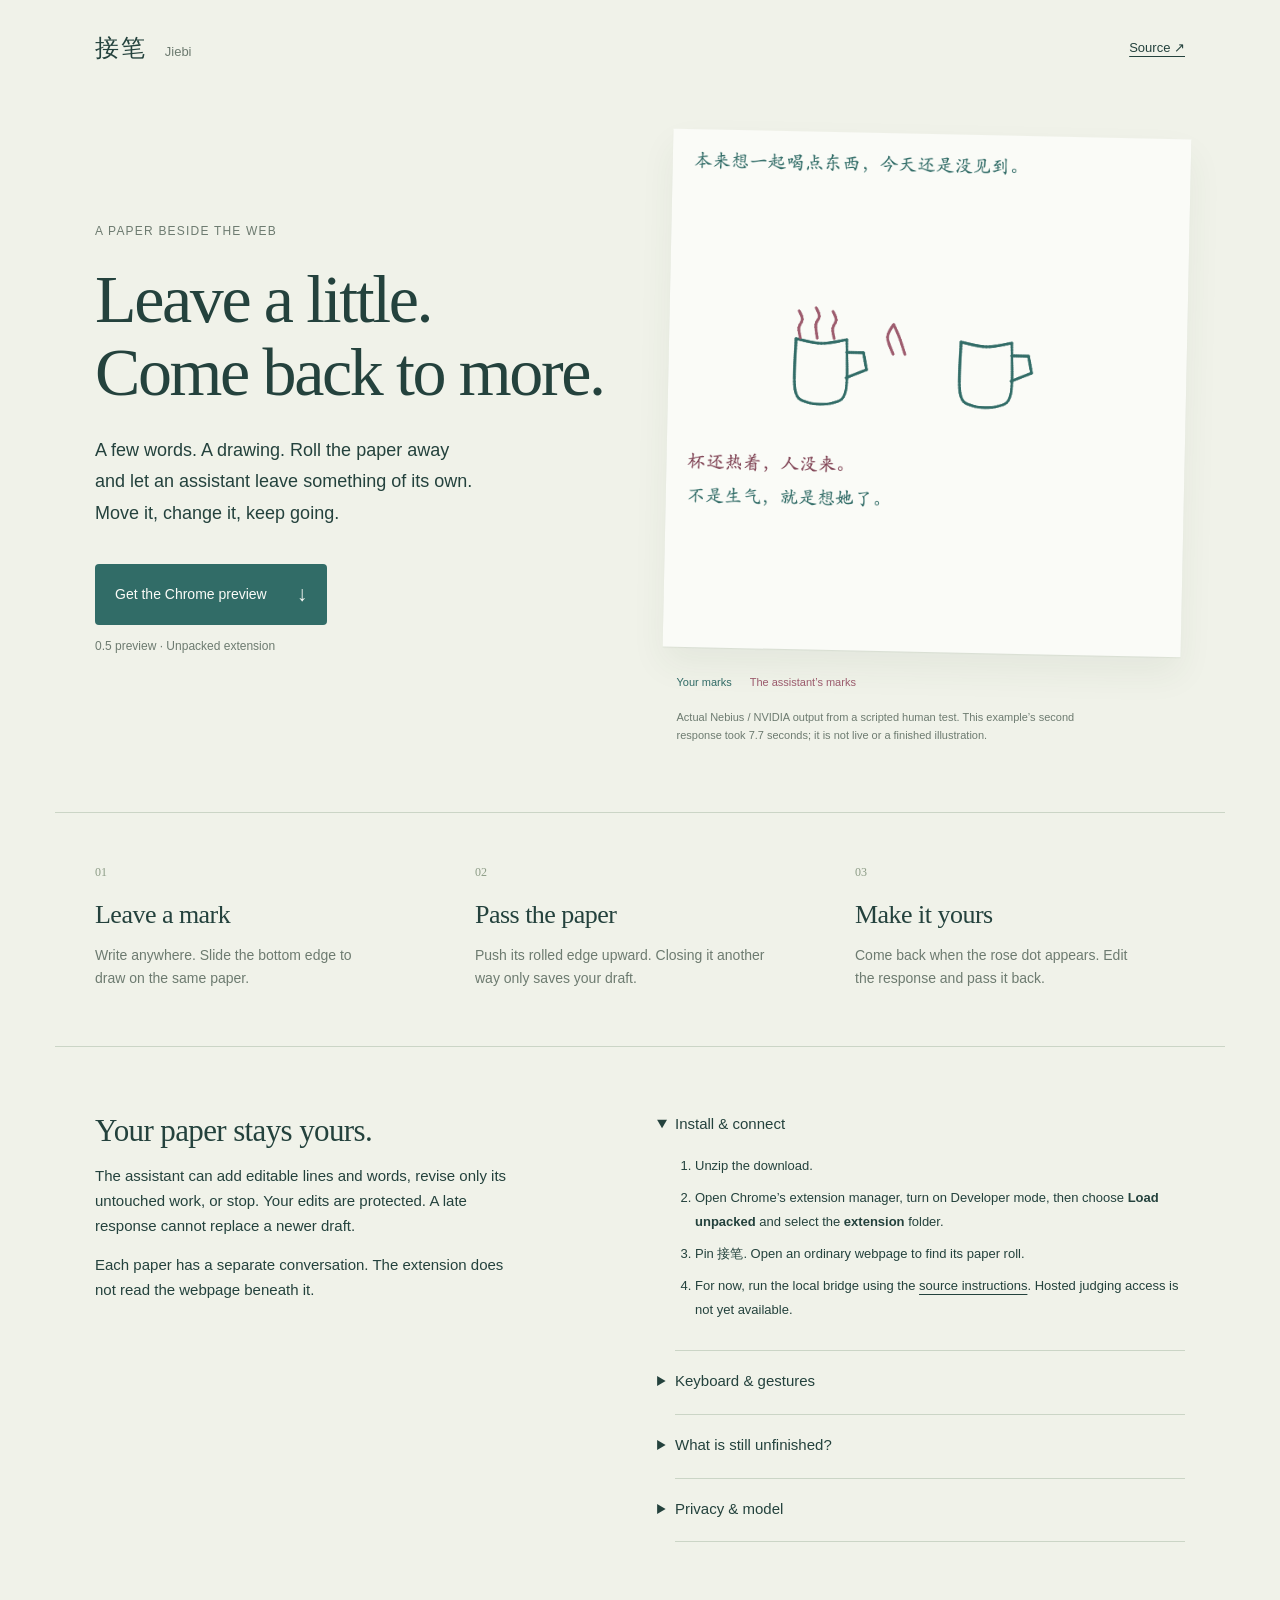
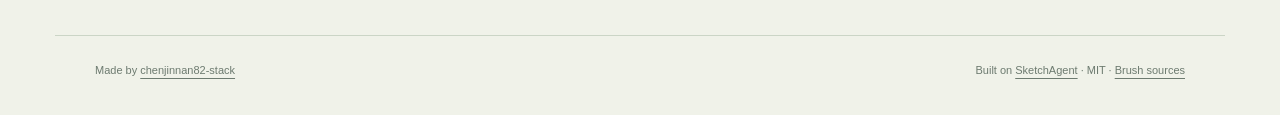
==== index.html @ bb322467 "Publish static Jiebi preview and extension download" ====
<!doctype html>
<html lang="en"><meta charset="utf-8"><meta name="viewport" content="width=device-width,initial-scale=1">
<title>Jiebi — leave a little, come back to more</title>
<meta name="description" content="A shared paper beside the web. Write, draw, roll it up. An assistant continues on the same page.">
<link rel="stylesheet" href="style.css">
<header><a class="wordmark" href="./" aria-label="Jiebi home">接笔 <span>Jiebi</span></a><a href="https://github.com/chenjinnan82-stack/jiebi">Source ↗</a></header>
<main>
  <section class="intro">
    <div class="opening"><p class="edition">A paper beside the web</p><h1>Leave a little.<br>Come back to more.</h1><p class="lede">A few words. A drawing. Roll the paper away and let an assistant leave something of its own. Move it, change it, keep going.</p><a class="download" href="downloads/jiebi-extension-0.5.0.zip" download>Get the Chrome preview <span aria-hidden="true">↓</span></a><p class="release">0.5 preview · Unpacked extension</p></div>
    <figure class="specimen"><img src="sample.png" width="612" height="612" alt="A shared paper with two cups drawn by a person in teal. The assistant adds rose steam and a short Chinese sentence. The person has moved an earlier rose mark."><figcaption><span class="human">Your marks</span><span class="assistant">The assistant’s marks</span><small>Actual Nebius / NVIDIA output from a scripted human test. This example’s second response took 7.7 seconds; it is not live or a finished illustration.</small></figcaption></figure>
  </section>
  <section class="flow" aria-label="How to use Jiebi"><div><span class="number">01</span><h2>Leave a mark</h2><p>Write anywhere. Slide the bottom edge to draw on the same paper.</p></div><div><span class="number">02</span><h2>Pass the paper</h2><p>Push its rolled edge upward. Closing it another way only saves your draft.</p></div><div><span class="number">03</span><h2>Make it yours</h2><p>Come back when the rose dot appears. Edit the response and pass it back.</p></div></section>
  <section class="notes"><div><h2>Your paper stays yours.</h2><p>The assistant can add editable lines and words, revise only its untouched work, or stop. Your edits are protected. A late response cannot replace a newer draft.</p><p>Each paper has a separate conversation. The extension does not read the webpage beneath it.</p></div><div class="setup"><details open><summary>Install &amp; connect</summary><ol><li>Unzip the download.</li><li>Open Chrome’s extension manager, turn on Developer mode, then choose <strong>Load unpacked</strong> and select the <strong>extension</strong> folder.</li><li>Pin 接笔. Open an ordinary webpage to find its paper roll.</li><li>For now, run the local bridge using the <a href="https://github.com/chenjinnan82-stack/jiebi#run-locally">source instructions</a>. Hosted judging access is not yet available.</li></ol></details><details><summary>Keyboard &amp; gestures</summary><p>The roll supports Enter and the up/down arrows. Focus the bottom edge and use left/right to switch writing and drawing. Command/Ctrl+Enter hands over; Escape saves without sending. The corner opens the paper stack. Reduced motion is supported.</p></details><details><summary>What is still unfinished?</summary><p>The webpage curtain needs final verification in the installed Chrome extension. Hosted review access and the continuous demonstration are pending.</p><p>Model expression remains uneven. It may leave an incomplete drawing or misunderstand a visual edit. Invalid responses are rejected as a whole. A reply usually takes several seconds; the roll’s animation is a status signal, not a progress meter.</p></details><details><summary>Privacy &amp; model</summary><p>Papers are saved in extension storage. Only an intentional handoff sends the current paper and limited exchange history to the selected service.</p><p>The competition route uses NVIDIA Nemotron-3.5-Super-VL through Nebius Token Factory. The optional Grok Bot adapter is experimental and has not completed live validation. No private assistant memories are connected.</p></details></div></section>
</main>
<footer><span>Made by <a href="https://github.com/chenjinnan82-stack">chenjinnan82-stack</a></span><span>Built on <a href="https://github.com/yael-vinker/SketchAgent">SketchAgent</a> · MIT · <a href="https://github.com/chenjinnan82-stack/jiebi/blob/main/ENGINE_SOURCE.md">Brush sources</a></span></footer>
</html>
---- style.css ----
:root{color-scheme:light;--ink:#24423d;--muted:#6d7b70;--paper:#fafbf7;--human:#316c67;--rose:#9d5c6e}*{box-sizing:border-box}body{margin:0;color:var(--ink);background:#f0f2e9;font:16px/1.65 -apple-system,BlinkMacSystemFont,"Segoe UI",sans-serif}a{color:inherit;text-underline-offset:4px}a:focus-visible,summary:focus-visible{outline:2px solid var(--rose);outline-offset:6px}header,main,footer{max-width:1170px;margin:auto}header{display:flex;justify-content:space-between;align-items:center;padding:32px 40px;font-size:13px}.wordmark{text-decoration:none;font:24px "Songti SC",Georgia,serif;letter-spacing:.08em}.wordmark span{font:13px sans-serif;letter-spacing:0;margin-left:10px;color:var(--muted)}.intro{display:grid;grid-template-columns:1fr 1fr;gap:55px;align-items:center;padding:38px 40px 68px}.edition{font-size:12px;letter-spacing:.1em;text-transform:uppercase;color:var(--muted);margin-bottom:22px}h1{font:normal clamp(40px,5.4vw,68px)/1.06 Georgia,"Times New Roman",serif;letter-spacing:-.035em;margin:0 0 27px}.lede{font-size:18px;max-width:380px;margin-bottom:35px;line-height:1.75}.download{display:inline-flex;gap:30px;align-items:center;padding:13px 20px;background:var(--human);color:#fafbf7;border-radius:4px;text-decoration:none;font-size:14px}.download:hover{background:#244f4b}.download span{font-size:21px}.release{font-size:12px;color:var(--muted);margin-top:12px}.specimen{margin:0;align-self:start}.specimen img{display:block;width:100%;height:auto;background:var(--paper);box-shadow:0 1px 1px #344e3212,0 17px 35px #344e3210;transform:rotate(1.2deg)}figcaption{padding:22px 9px 0;font-size:11px;line-height:1.6;display:flex;gap:18px;flex-wrap:wrap}.human{color:var(--human)}.assistant{color:var(--rose)}figcaption small{display:block;width:100%;font-size:11px;color:var(--muted);max-width:410px}.flow{display:grid;grid-template-columns:repeat(3,1fr);gap:50px;padding:45px 40px 56px;border-top:1px solid #cbd5c6;border-bottom:1px solid #cbd5c6}.number{font:12px Georgia,serif;color:#8d9d87}h2{font:normal 26px/1.2 Georgia,serif;letter-spacing:-.02em;margin:14px 0}.flow p{font-size:14px;color:var(--muted);max-width:290px;margin-bottom:0}.notes{display:grid;grid-template-columns:1fr 1fr;gap:70px;padding:65px 40px 75px}.notes>div>p{max-width:420px;font-size:15px}.notes h2{margin-top:0;font-size:31px}.setup{font-size:13px}.setup details{border-bottom:1px solid #cbd5c6;padding:0 0 16px;margin:0 0 18px}.setup summary{cursor:pointer;font-size:15px;list-style:disclosure-closed;padding:0 0 4px}.setup details[open] summary{list-style:disclosure-open}.setup ol{padding-left:20px;line-height:1.8}.setup li+li{margin-top:9px}.setup p{color:var(--muted)}footer{border-top:1px solid #cbd5c6;display:flex;justify-content:space-between;gap:20px;padding:25px 40px 35px;color:var(--muted);font-size:11px}@media(max-width:750px){header{padding:23px}.intro{grid-template-columns:1fr;padding:25px 23px 45px;gap:32px}.specimen{max-width:470px}.flow{padding:30px 23px;gap:30px;grid-template-columns:1fr}.flow p{max-width:100%}.notes{grid-template-columns:1fr;padding:42px 23px;gap:24px}footer{padding:24px;flex-direction:column;gap:8px}h1{font-size:52px}.lede{max-width:450px}}@media(prefers-reduced-motion:reduce){*{scroll-behavior:auto}}
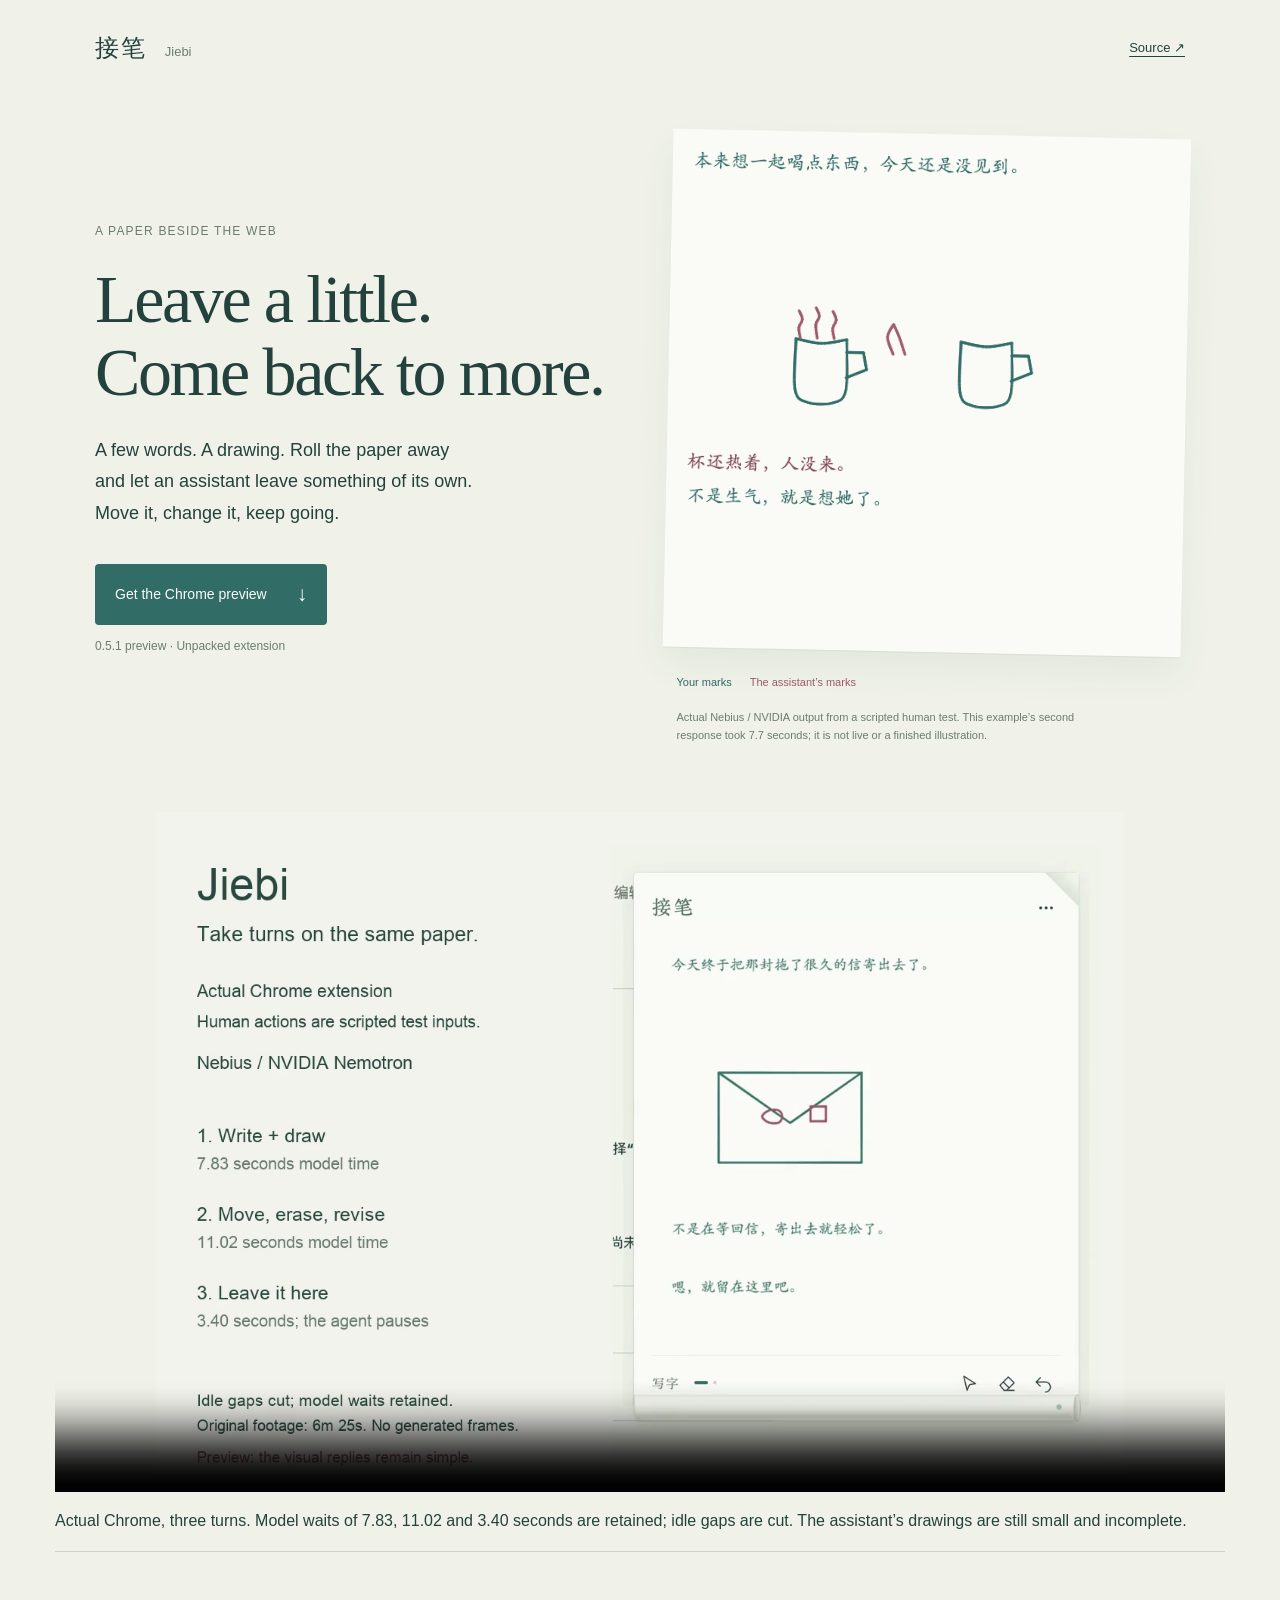
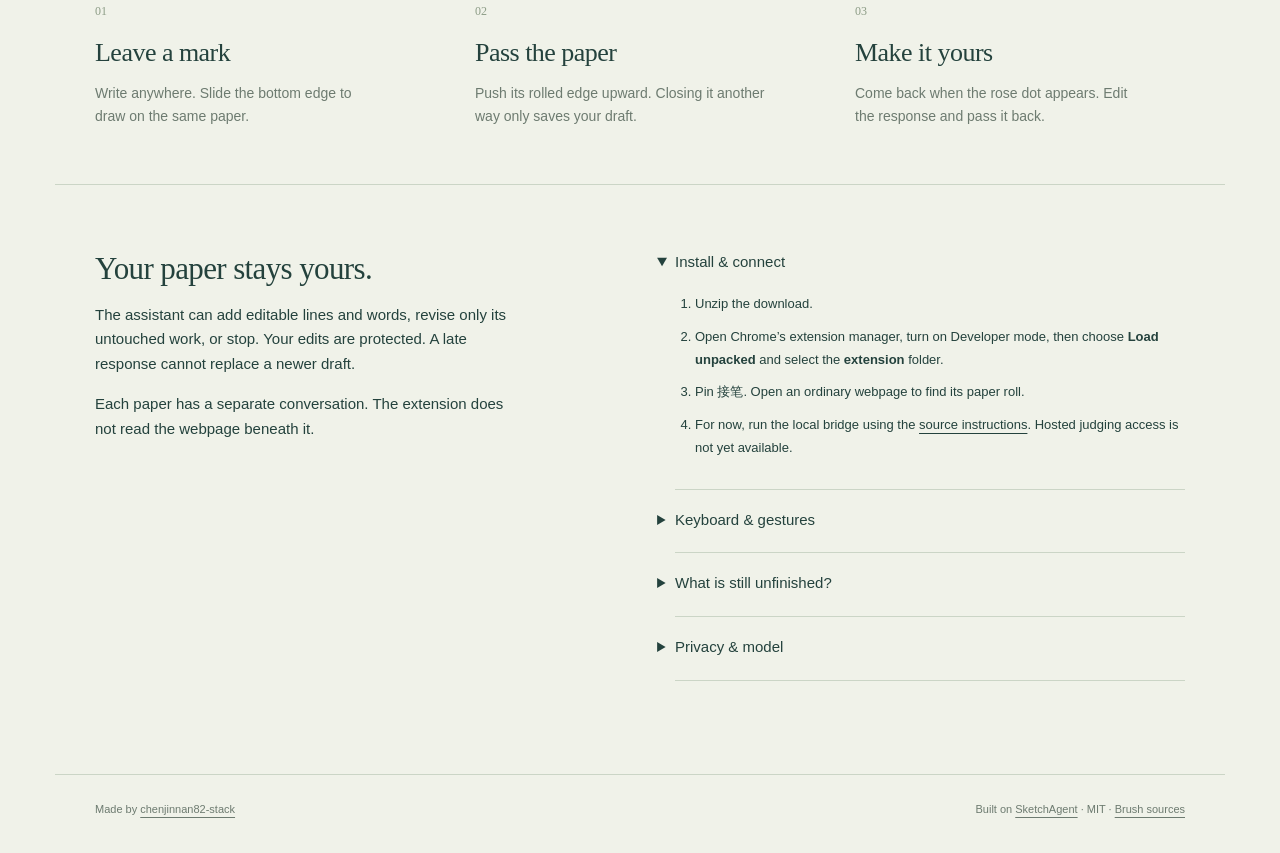
==== commit 6db79959: "Publish 0.5.1 preview and real Chrome demonstration" ====
--- a/index.html
+++ b/index.html
@@ -6,11 +6,12 @@
 <header><a class="wordmark" href="./" aria-label="Jiebi home">接笔 <span>Jiebi</span></a><a href="https://github.com/chenjinnan82-stack/jiebi">Source ↗</a></header>
 <main>
   <section class="intro">
-    <div class="opening"><p class="edition">A paper beside the web</p><h1>Leave a little.<br>Come back to more.</h1><p class="lede">A few words. A drawing. Roll the paper away and let an assistant leave something of its own. Move it, change it, keep going.</p><a class="download" href="downloads/jiebi-extension-0.5.0.zip" download>Get the Chrome preview <span aria-hidden="true">↓</span></a><p class="release">0.5 preview · Unpacked extension</p></div>
+    <div class="opening"><p class="edition">A paper beside the web</p><h1>Leave a little.<br>Come back to more.</h1><p class="lede">A few words. A drawing. Roll the paper away and let an assistant leave something of its own. Move it, change it, keep going.</p><a class="download" href="downloads/jiebi-extension-0.5.1.zip" download>Get the Chrome preview <span aria-hidden="true">↓</span></a><p class="release">0.5.1 preview · Unpacked extension</p></div>
     <figure class="specimen"><img src="sample.png" width="612" height="612" alt="A shared paper with two cups drawn by a person in teal. The assistant adds rose steam and a short Chinese sentence. The person has moved an earlier rose mark."><figcaption><span class="human">Your marks</span><span class="assistant">The assistant’s marks</span><small>Actual Nebius / NVIDIA output from a scripted human test. This example’s second response took 7.7 seconds; it is not live or a finished illustration.</small></figcaption></figure>
   </section>
+  <section class="demo" aria-label="Actual Chrome recording"><video controls preload="metadata" poster="demo-poster.png" style="display:block;width:100%;max-height:680px" src="demo.mp4"></video><p>Actual Chrome, three turns. Model waits of 7.83, 11.02 and 3.40 seconds are retained; idle gaps are cut. The assistant’s drawings are still small and incomplete.</p></section>
   <section class="flow" aria-label="How to use Jiebi"><div><span class="number">01</span><h2>Leave a mark</h2><p>Write anywhere. Slide the bottom edge to draw on the same paper.</p></div><div><span class="number">02</span><h2>Pass the paper</h2><p>Push its rolled edge upward. Closing it another way only saves your draft.</p></div><div><span class="number">03</span><h2>Make it yours</h2><p>Come back when the rose dot appears. Edit the response and pass it back.</p></div></section>
-  <section class="notes"><div><h2>Your paper stays yours.</h2><p>The assistant can add editable lines and words, revise only its untouched work, or stop. Your edits are protected. A late response cannot replace a newer draft.</p><p>Each paper has a separate conversation. The extension does not read the webpage beneath it.</p></div><div class="setup"><details open><summary>Install &amp; connect</summary><ol><li>Unzip the download.</li><li>Open Chrome’s extension manager, turn on Developer mode, then choose <strong>Load unpacked</strong> and select the <strong>extension</strong> folder.</li><li>Pin 接笔. Open an ordinary webpage to find its paper roll.</li><li>For now, run the local bridge using the <a href="https://github.com/chenjinnan82-stack/jiebi#run-locally">source instructions</a>. Hosted judging access is not yet available.</li></ol></details><details><summary>Keyboard &amp; gestures</summary><p>The roll supports Enter and the up/down arrows. Focus the bottom edge and use left/right to switch writing and drawing. Command/Ctrl+Enter hands over; Escape saves without sending. The corner opens the paper stack. Reduced motion is supported.</p></details><details><summary>What is still unfinished?</summary><p>The webpage curtain needs final verification in the installed Chrome extension. Hosted review access and the continuous demonstration are pending.</p><p>Model expression remains uneven. It may leave an incomplete drawing or misunderstand a visual edit. Invalid responses are rejected as a whole. A reply usually takes several seconds; the roll’s animation is a status signal, not a progress meter.</p></details><details><summary>Privacy &amp; model</summary><p>Papers are saved in extension storage. Only an intentional handoff sends the current paper and limited exchange history to the selected service.</p><p>The competition route uses NVIDIA Nemotron-3.5-Super-VL through Nebius Token Factory. The optional Grok Bot adapter is experimental and has not completed live validation. No private assistant memories are connected.</p></details></div></section>
+  <section class="notes"><div><h2>Your paper stays yours.</h2><p>The assistant can add editable lines and words, revise only its untouched work, or stop. Your edits are protected. A late response cannot replace a newer draft.</p><p>Each paper has a separate conversation. The extension does not read the webpage beneath it.</p></div><div class="setup"><details open><summary>Install &amp; connect</summary><ol><li>Unzip the download.</li><li>Open Chrome’s extension manager, turn on Developer mode, then choose <strong>Load unpacked</strong> and select the <strong>extension</strong> folder.</li><li>Pin 接笔. Open an ordinary webpage to find its paper roll.</li><li>For now, run the local bridge using the <a href="https://github.com/chenjinnan82-stack/jiebi#run-locally">source instructions</a>. Hosted judging access is not yet available.</li></ol></details><details><summary>Keyboard &amp; gestures</summary><p>The roll supports Enter and the up/down arrows. Focus the bottom edge and use left/right to switch writing and drawing. Command/Ctrl+Enter hands over; Escape saves without sending. The corner opens the paper stack. Reduced motion is supported.</p></details><details><summary>What is still unfinished?</summary><p>The curtain has been exercised in actual Chrome, including ten open/fold cycles and a three-round exchange. Hosted review access, system Chinese IME testing and final competition submission are pending.</p><p>Model expression remains uneven. It may leave an incomplete drawing or misunderstand a visual edit. Invalid responses are rejected as a whole. A reply usually takes several seconds; the roll’s animation is a status signal, not a progress meter.</p></details><details><summary>Privacy &amp; model</summary><p>Papers are saved in extension storage. Only an intentional handoff sends the current paper and limited exchange history to the selected service.</p><p>The competition route uses NVIDIA Nemotron-3.5-Super-VL through Nebius Token Factory. The optional Grok Bot adapter is experimental and has not completed live validation. No private assistant memories are connected.</p></details></div></section>
 </main>
 <footer><span>Made by <a href="https://github.com/chenjinnan82-stack">chenjinnan82-stack</a></span><span>Built on <a href="https://github.com/yael-vinker/SketchAgent">SketchAgent</a> · MIT · <a href="https://github.com/chenjinnan82-stack/jiebi/blob/main/ENGINE_SOURCE.md">Brush sources</a></span></footer>
 </html>
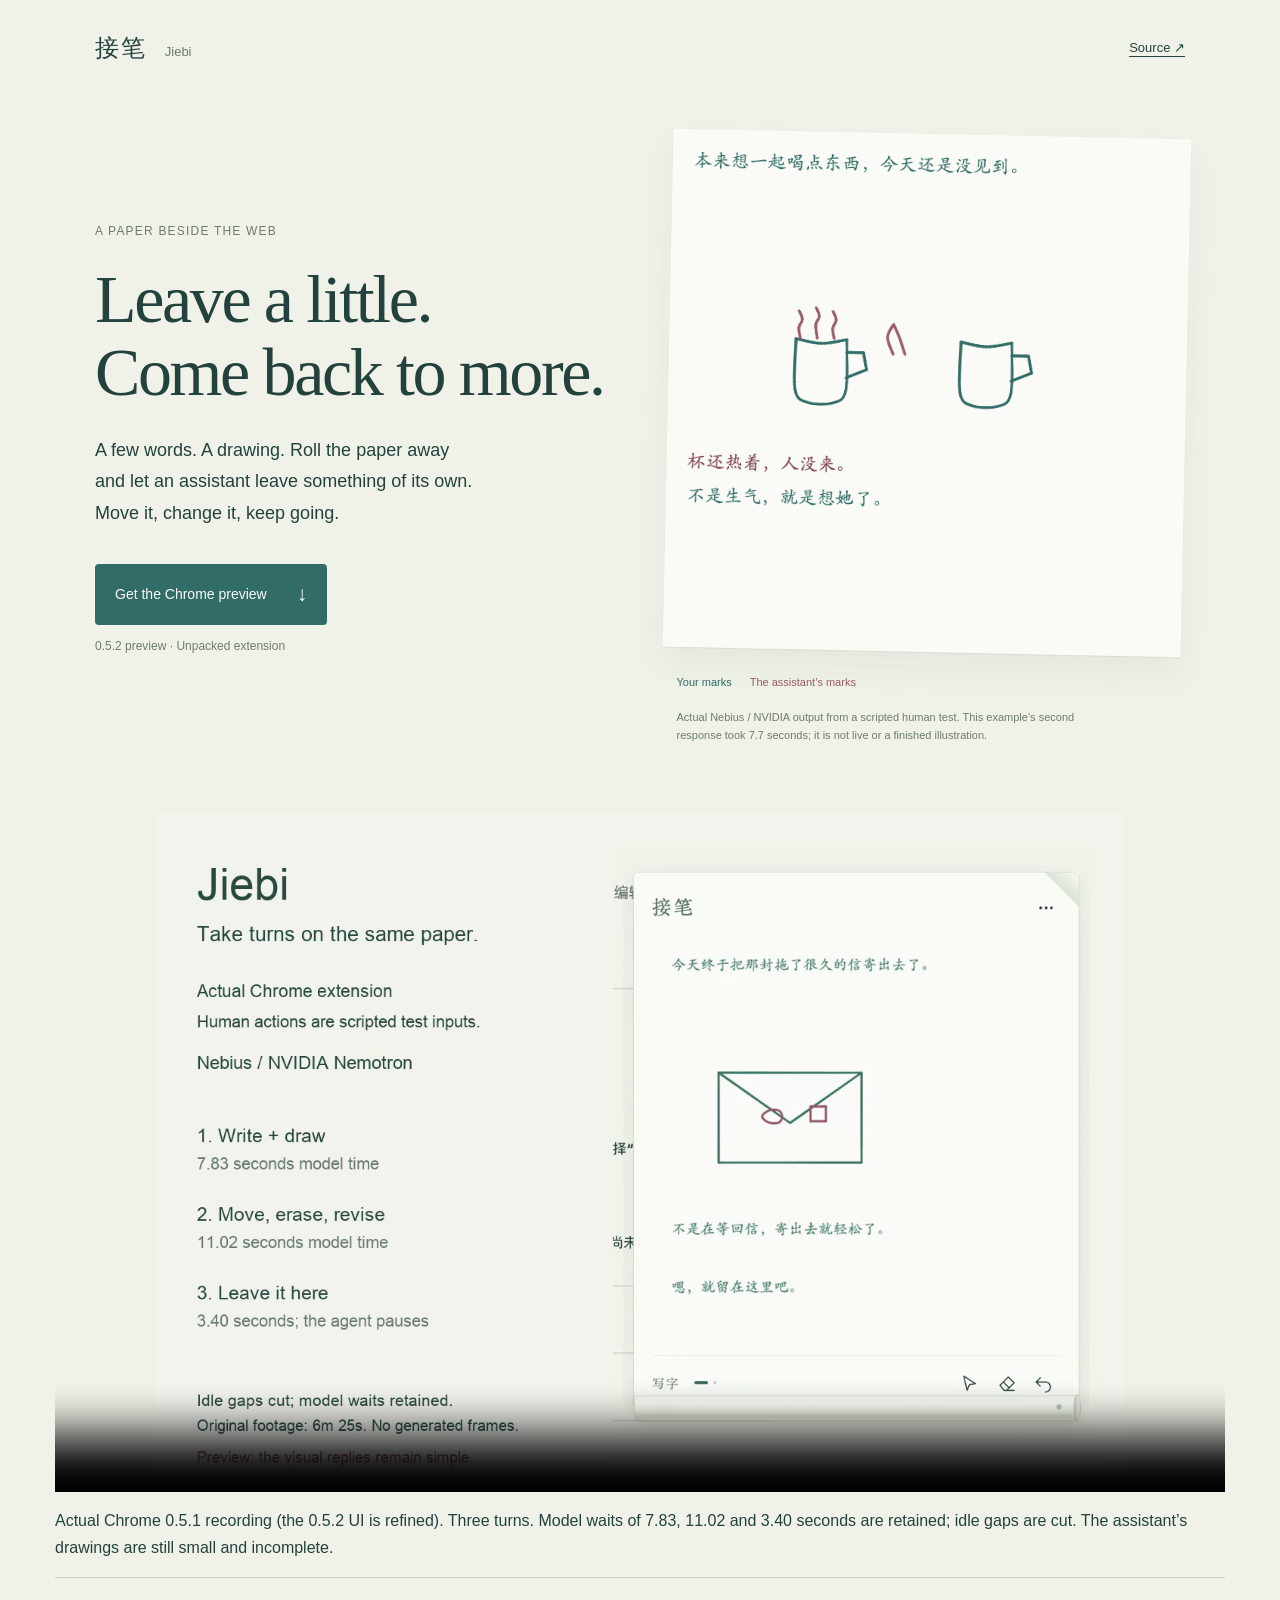
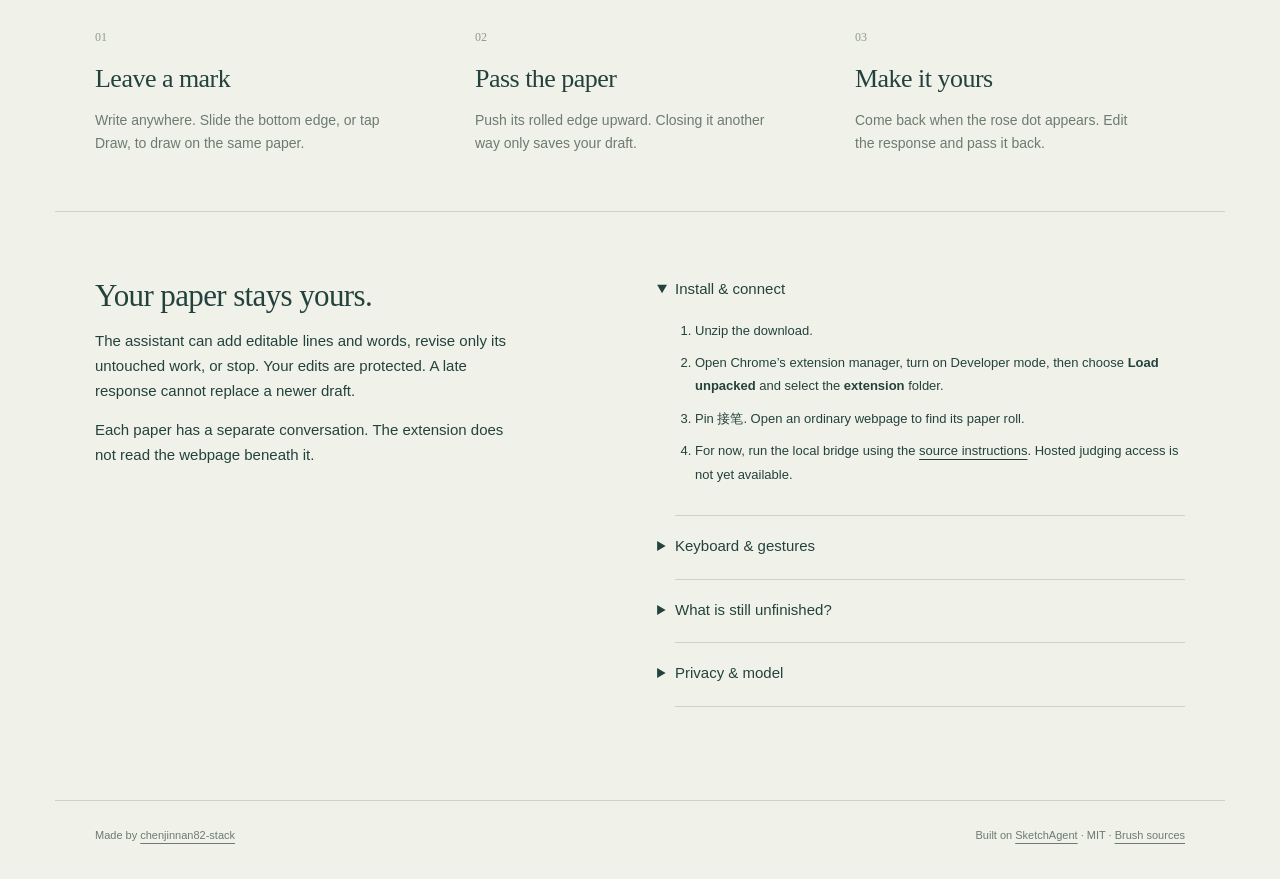
==== commit 6ef8b2af: "Publish 0.5.2 paper interaction preview and latest limitations" ====
--- a/index.html
+++ b/index.html
@@ -6,12 +6,12 @@
 <header><a class="wordmark" href="./" aria-label="Jiebi home">接笔 <span>Jiebi</span></a><a href="https://github.com/chenjinnan82-stack/jiebi">Source ↗</a></header>
 <main>
   <section class="intro">
-    <div class="opening"><p class="edition">A paper beside the web</p><h1>Leave a little.<br>Come back to more.</h1><p class="lede">A few words. A drawing. Roll the paper away and let an assistant leave something of its own. Move it, change it, keep going.</p><a class="download" href="downloads/jiebi-extension-0.5.1.zip" download>Get the Chrome preview <span aria-hidden="true">↓</span></a><p class="release">0.5.1 preview · Unpacked extension</p></div>
+    <div class="opening"><p class="edition">A paper beside the web</p><h1>Leave a little.<br>Come back to more.</h1><p class="lede">A few words. A drawing. Roll the paper away and let an assistant leave something of its own. Move it, change it, keep going.</p><a class="download" href="downloads/jiebi-extension-0.5.2.zip" download>Get the Chrome preview <span aria-hidden="true">↓</span></a><p class="release">0.5.2 preview · Unpacked extension</p></div>
     <figure class="specimen"><img src="sample.png" width="612" height="612" alt="A shared paper with two cups drawn by a person in teal. The assistant adds rose steam and a short Chinese sentence. The person has moved an earlier rose mark."><figcaption><span class="human">Your marks</span><span class="assistant">The assistant’s marks</span><small>Actual Nebius / NVIDIA output from a scripted human test. This example’s second response took 7.7 seconds; it is not live or a finished illustration.</small></figcaption></figure>
   </section>
-  <section class="demo" aria-label="Actual Chrome recording"><video controls preload="metadata" poster="demo-poster.png" style="display:block;width:100%;max-height:680px" src="demo.mp4"></video><p>Actual Chrome, three turns. Model waits of 7.83, 11.02 and 3.40 seconds are retained; idle gaps are cut. The assistant’s drawings are still small and incomplete.</p></section>
-  <section class="flow" aria-label="How to use Jiebi"><div><span class="number">01</span><h2>Leave a mark</h2><p>Write anywhere. Slide the bottom edge to draw on the same paper.</p></div><div><span class="number">02</span><h2>Pass the paper</h2><p>Push its rolled edge upward. Closing it another way only saves your draft.</p></div><div><span class="number">03</span><h2>Make it yours</h2><p>Come back when the rose dot appears. Edit the response and pass it back.</p></div></section>
-  <section class="notes"><div><h2>Your paper stays yours.</h2><p>The assistant can add editable lines and words, revise only its untouched work, or stop. Your edits are protected. A late response cannot replace a newer draft.</p><p>Each paper has a separate conversation. The extension does not read the webpage beneath it.</p></div><div class="setup"><details open><summary>Install &amp; connect</summary><ol><li>Unzip the download.</li><li>Open Chrome’s extension manager, turn on Developer mode, then choose <strong>Load unpacked</strong> and select the <strong>extension</strong> folder.</li><li>Pin 接笔. Open an ordinary webpage to find its paper roll.</li><li>For now, run the local bridge using the <a href="https://github.com/chenjinnan82-stack/jiebi#run-locally">source instructions</a>. Hosted judging access is not yet available.</li></ol></details><details><summary>Keyboard &amp; gestures</summary><p>The roll supports Enter and the up/down arrows. Focus the bottom edge and use left/right to switch writing and drawing. Command/Ctrl+Enter hands over; Escape saves without sending. The corner opens the paper stack. Reduced motion is supported.</p></details><details><summary>What is still unfinished?</summary><p>The curtain has been exercised in actual Chrome, including ten open/fold cycles and a three-round exchange. Hosted review access, system Chinese IME testing and final competition submission are pending.</p><p>Model expression remains uneven. It may leave an incomplete drawing or misunderstand a visual edit. Invalid responses are rejected as a whole. A reply usually takes several seconds; the roll’s animation is a status signal, not a progress meter.</p></details><details><summary>Privacy &amp; model</summary><p>Papers are saved in extension storage. Only an intentional handoff sends the current paper and limited exchange history to the selected service.</p><p>The competition route uses NVIDIA Nemotron-3.5-Super-VL through Nebius Token Factory. The optional Grok Bot adapter is experimental and has not completed live validation. No private assistant memories are connected.</p></details></div></section>
+  <section class="demo" aria-label="Actual Chrome recording"><video controls preload="metadata" poster="demo-poster.png" style="display:block;width:100%;max-height:680px" src="demo.mp4"></video><p>Actual Chrome 0.5.1 recording (the 0.5.2 UI is refined). Three turns. Model waits of 7.83, 11.02 and 3.40 seconds are retained; idle gaps are cut. The assistant’s drawings are still small and incomplete.</p></section>
+  <section class="flow" aria-label="How to use Jiebi"><div><span class="number">01</span><h2>Leave a mark</h2><p>Write anywhere. Slide the bottom edge, or tap Draw, to draw on the same paper.</p></div><div><span class="number">02</span><h2>Pass the paper</h2><p>Push its rolled edge upward. Closing it another way only saves your draft.</p></div><div><span class="number">03</span><h2>Make it yours</h2><p>Come back when the rose dot appears. Edit the response and pass it back.</p></div></section>
+  <section class="notes"><div><h2>Your paper stays yours.</h2><p>The assistant can add editable lines and words, revise only its untouched work, or stop. Your edits are protected. A late response cannot replace a newer draft.</p><p>Each paper has a separate conversation. The extension does not read the webpage beneath it.</p></div><div class="setup"><details open><summary>Install &amp; connect</summary><ol><li>Unzip the download.</li><li>Open Chrome’s extension manager, turn on Developer mode, then choose <strong>Load unpacked</strong> and select the <strong>extension</strong> folder.</li><li>Pin 接笔. Open an ordinary webpage to find its paper roll.</li><li>For now, run the local bridge using the <a href="https://github.com/chenjinnan82-stack/jiebi#run-locally">source instructions</a>. Hosted judging access is not yet available.</li></ol></details><details><summary>Keyboard &amp; gestures</summary><p>The roll supports Enter and the up/down arrows. Focus the bottom edge and use left/right to switch writing and drawing. Command/Ctrl+Enter hands over; Escape saves without sending. The corner opens the paper stack. Reduced motion is supported.</p></details><details><summary>What is still unfinished?</summary><p>The curtain has been exercised in actual Chrome, including ten open/fold cycles and a three-round exchange. Hosted review access, system Chinese IME testing and final competition submission are pending.</p><p>Model expression remains uneven. The latest local-frame test produced a recognizable mailbox and cup, but added more content after an explicit request to stop (model waits: 9.41, 9.05 and 19.60 seconds). It may leave an incomplete drawing or misunderstand a visual edit. Invalid responses are rejected as a whole. A reply usually takes several seconds; the roll’s animation is a status signal, not a progress meter.</p></details><details><summary>Privacy &amp; model</summary><p>Papers are saved in extension storage. Only an intentional handoff sends the current paper and limited exchange history to the selected service.</p><p>The competition route uses NVIDIA Nemotron-3.5-Super-VL through Nebius Token Factory. The optional Grok Bot adapter is experimental and has not completed live validation. No private assistant memories are connected.</p></details></div></section>
 </main>
 <footer><span>Made by <a href="https://github.com/chenjinnan82-stack">chenjinnan82-stack</a></span><span>Built on <a href="https://github.com/yael-vinker/SketchAgent">SketchAgent</a> · MIT · <a href="https://github.com/chenjinnan82-stack/jiebi/blob/main/ENGINE_SOURCE.md">Brush sources</a></span></footer>
 </html>
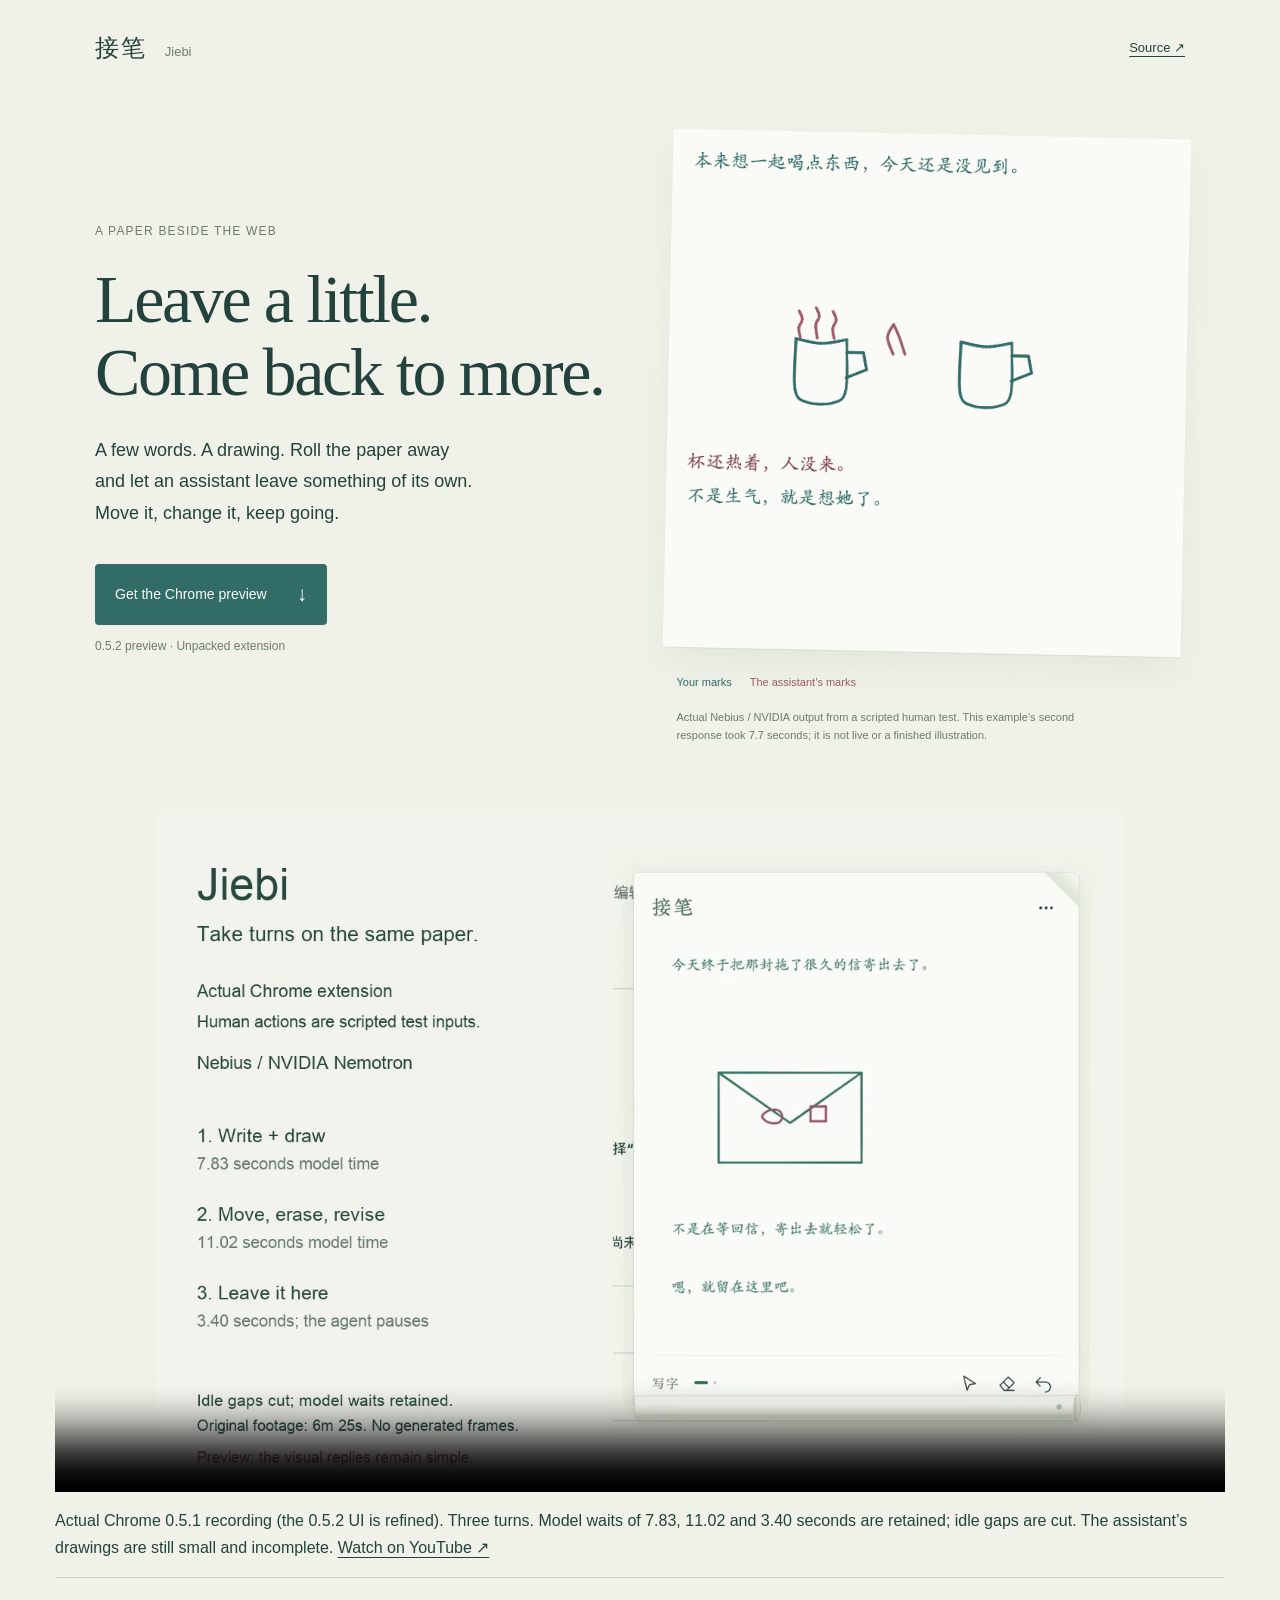
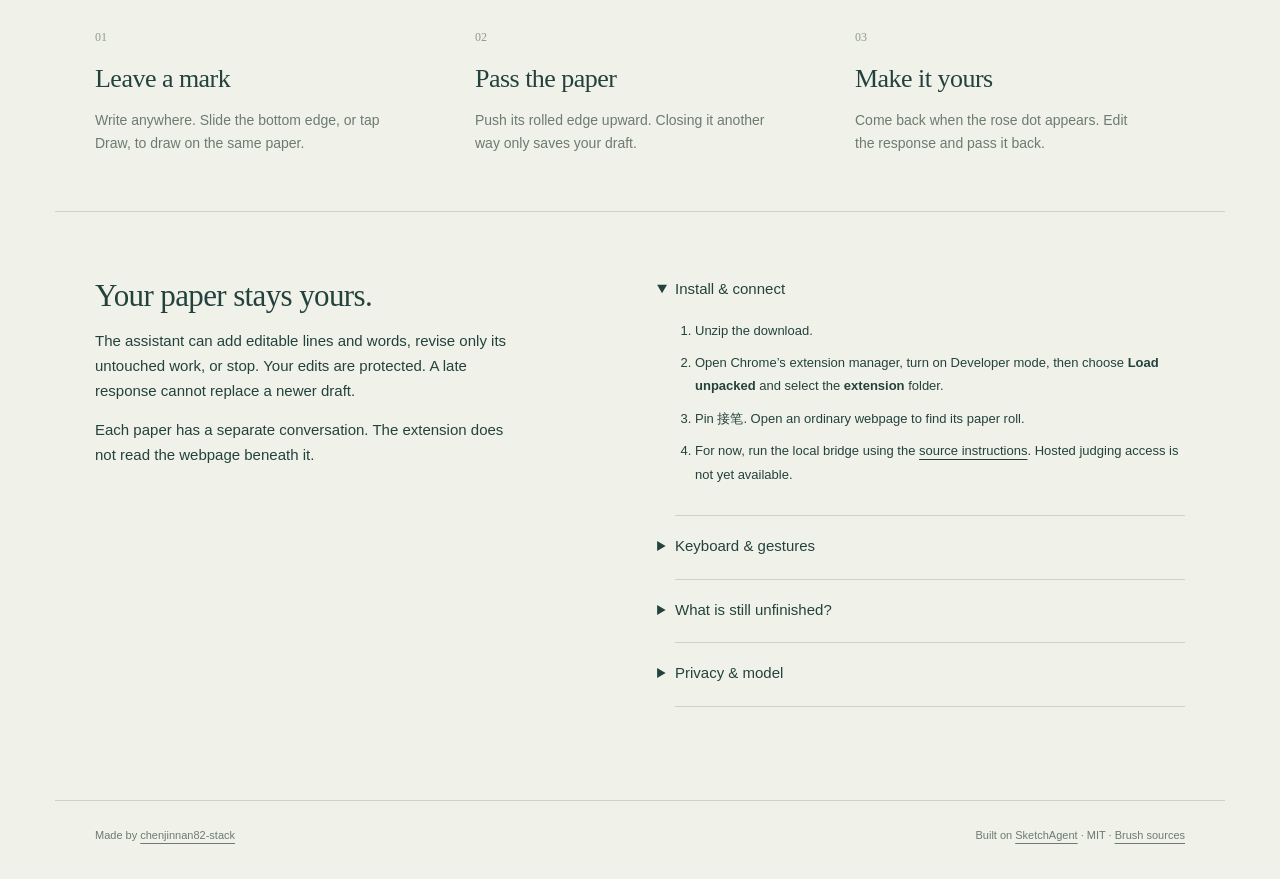
==== commit 772a58bc: "Link publicly available real Chrome demonstration" ====
--- a/index.html
+++ b/index.html
@@ -9,7 +9,7 @@
     <div class="opening"><p class="edition">A paper beside the web</p><h1>Leave a little.<br>Come back to more.</h1><p class="lede">A few words. A drawing. Roll the paper away and let an assistant leave something of its own. Move it, change it, keep going.</p><a class="download" href="downloads/jiebi-extension-0.5.2.zip" download>Get the Chrome preview <span aria-hidden="true">↓</span></a><p class="release">0.5.2 preview · Unpacked extension</p></div>
     <figure class="specimen"><img src="sample.png" width="612" height="612" alt="A shared paper with two cups drawn by a person in teal. The assistant adds rose steam and a short Chinese sentence. The person has moved an earlier rose mark."><figcaption><span class="human">Your marks</span><span class="assistant">The assistant’s marks</span><small>Actual Nebius / NVIDIA output from a scripted human test. This example’s second response took 7.7 seconds; it is not live or a finished illustration.</small></figcaption></figure>
   </section>
-  <section class="demo" aria-label="Actual Chrome recording"><video controls preload="metadata" poster="demo-poster.png" style="display:block;width:100%;max-height:680px" src="demo.mp4"></video><p>Actual Chrome 0.5.1 recording (the 0.5.2 UI is refined). Three turns. Model waits of 7.83, 11.02 and 3.40 seconds are retained; idle gaps are cut. The assistant’s drawings are still small and incomplete.</p></section>
+  <section class="demo" aria-label="Actual Chrome recording"><video controls preload="metadata" poster="demo-poster.png" style="display:block;width:100%;max-height:680px" src="demo.mp4"></video><p>Actual Chrome 0.5.1 recording (the 0.5.2 UI is refined). Three turns. Model waits of 7.83, 11.02 and 3.40 seconds are retained; idle gaps are cut. The assistant’s drawings are still small and incomplete. <a href="https://youtu.be/MJYtpf5_CFU">Watch on YouTube ↗</a></p></section>
   <section class="flow" aria-label="How to use Jiebi"><div><span class="number">01</span><h2>Leave a mark</h2><p>Write anywhere. Slide the bottom edge, or tap Draw, to draw on the same paper.</p></div><div><span class="number">02</span><h2>Pass the paper</h2><p>Push its rolled edge upward. Closing it another way only saves your draft.</p></div><div><span class="number">03</span><h2>Make it yours</h2><p>Come back when the rose dot appears. Edit the response and pass it back.</p></div></section>
   <section class="notes"><div><h2>Your paper stays yours.</h2><p>The assistant can add editable lines and words, revise only its untouched work, or stop. Your edits are protected. A late response cannot replace a newer draft.</p><p>Each paper has a separate conversation. The extension does not read the webpage beneath it.</p></div><div class="setup"><details open><summary>Install &amp; connect</summary><ol><li>Unzip the download.</li><li>Open Chrome’s extension manager, turn on Developer mode, then choose <strong>Load unpacked</strong> and select the <strong>extension</strong> folder.</li><li>Pin 接笔. Open an ordinary webpage to find its paper roll.</li><li>For now, run the local bridge using the <a href="https://github.com/chenjinnan82-stack/jiebi#run-locally">source instructions</a>. Hosted judging access is not yet available.</li></ol></details><details><summary>Keyboard &amp; gestures</summary><p>The roll supports Enter and the up/down arrows. Focus the bottom edge and use left/right to switch writing and drawing. Command/Ctrl+Enter hands over; Escape saves without sending. The corner opens the paper stack. Reduced motion is supported.</p></details><details><summary>What is still unfinished?</summary><p>The curtain has been exercised in actual Chrome, including ten open/fold cycles and a three-round exchange. Hosted review access, system Chinese IME testing and final competition submission are pending.</p><p>Model expression remains uneven. The latest local-frame test produced a recognizable mailbox and cup, but added more content after an explicit request to stop (model waits: 9.41, 9.05 and 19.60 seconds). It may leave an incomplete drawing or misunderstand a visual edit. Invalid responses are rejected as a whole. A reply usually takes several seconds; the roll’s animation is a status signal, not a progress meter.</p></details><details><summary>Privacy &amp; model</summary><p>Papers are saved in extension storage. Only an intentional handoff sends the current paper and limited exchange history to the selected service.</p><p>The competition route uses NVIDIA Nemotron-3.5-Super-VL through Nebius Token Factory. The optional Grok Bot adapter is experimental and has not completed live validation. No private assistant memories are connected.</p></details></div></section>
 </main>
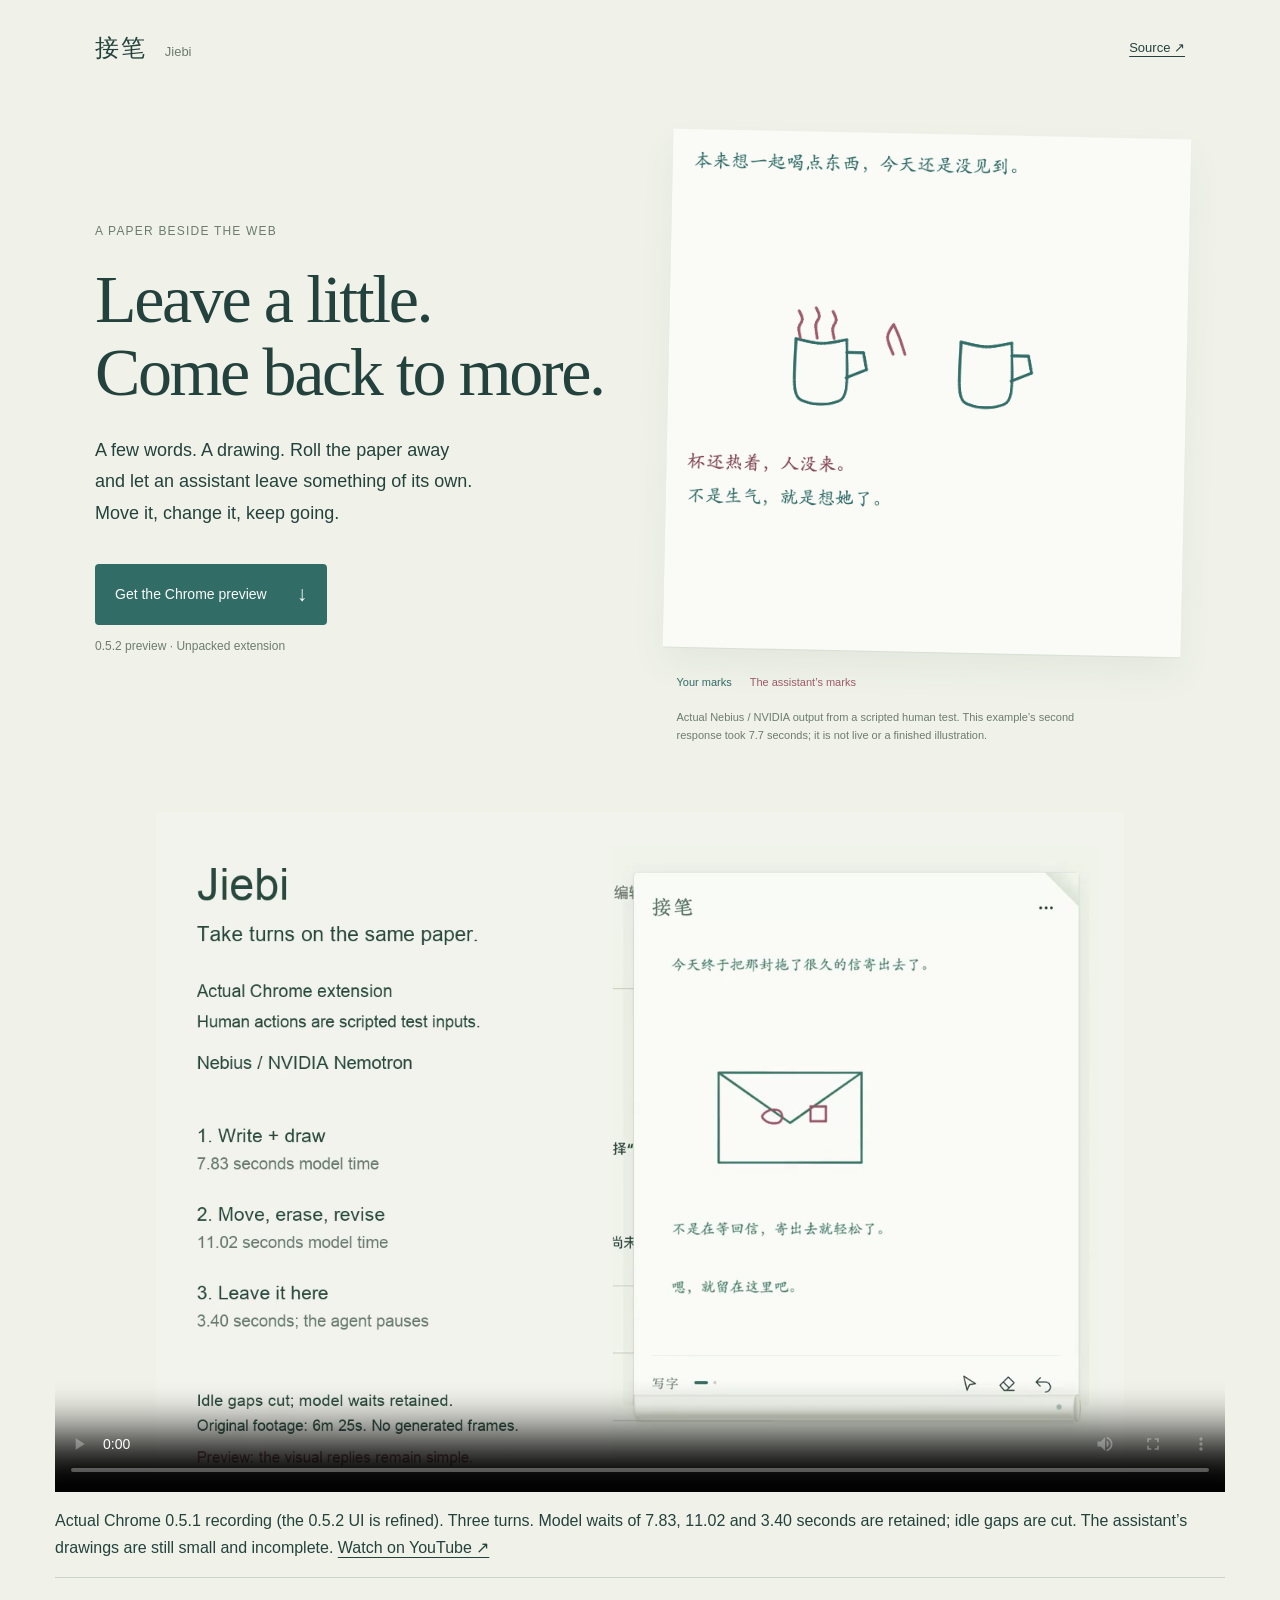
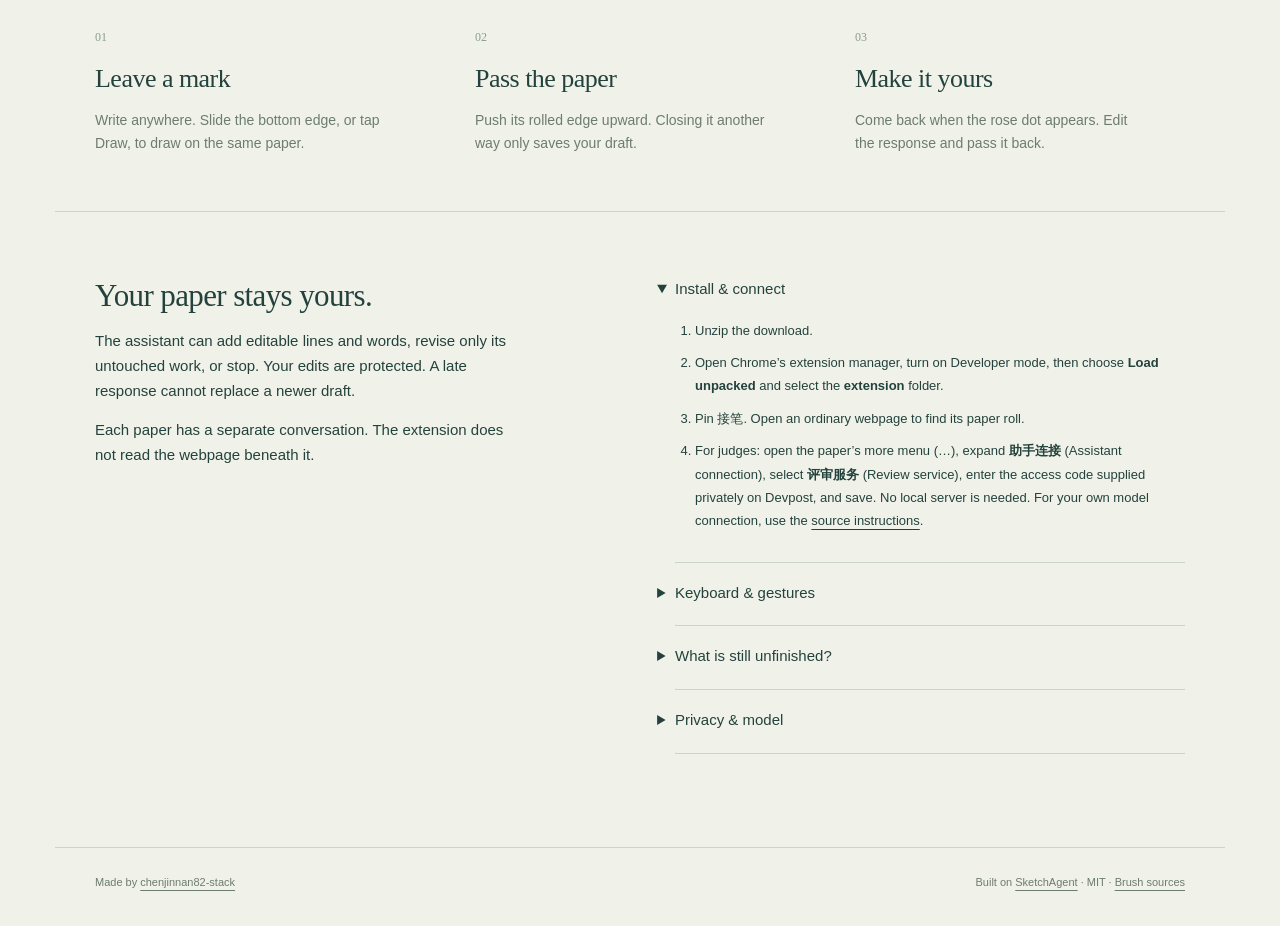
==== commit 71f8551f: "Add hosted review setup instructions" ====
--- a/index.html
+++ b/index.html
@@ -11,7 +11,7 @@
   </section>
   <section class="demo" aria-label="Actual Chrome recording"><video controls preload="metadata" poster="demo-poster.png" style="display:block;width:100%;max-height:680px" src="demo.mp4"></video><p>Actual Chrome 0.5.1 recording (the 0.5.2 UI is refined). Three turns. Model waits of 7.83, 11.02 and 3.40 seconds are retained; idle gaps are cut. The assistant’s drawings are still small and incomplete. <a href="https://youtu.be/MJYtpf5_CFU">Watch on YouTube ↗</a></p></section>
   <section class="flow" aria-label="How to use Jiebi"><div><span class="number">01</span><h2>Leave a mark</h2><p>Write anywhere. Slide the bottom edge, or tap Draw, to draw on the same paper.</p></div><div><span class="number">02</span><h2>Pass the paper</h2><p>Push its rolled edge upward. Closing it another way only saves your draft.</p></div><div><span class="number">03</span><h2>Make it yours</h2><p>Come back when the rose dot appears. Edit the response and pass it back.</p></div></section>
-  <section class="notes"><div><h2>Your paper stays yours.</h2><p>The assistant can add editable lines and words, revise only its untouched work, or stop. Your edits are protected. A late response cannot replace a newer draft.</p><p>Each paper has a separate conversation. The extension does not read the webpage beneath it.</p></div><div class="setup"><details open><summary>Install &amp; connect</summary><ol><li>Unzip the download.</li><li>Open Chrome’s extension manager, turn on Developer mode, then choose <strong>Load unpacked</strong> and select the <strong>extension</strong> folder.</li><li>Pin 接笔. Open an ordinary webpage to find its paper roll.</li><li>For now, run the local bridge using the <a href="https://github.com/chenjinnan82-stack/jiebi#run-locally">source instructions</a>. Hosted judging access is not yet available.</li></ol></details><details><summary>Keyboard &amp; gestures</summary><p>The roll supports Enter and the up/down arrows. Focus the bottom edge and use left/right to switch writing and drawing. Command/Ctrl+Enter hands over; Escape saves without sending. The corner opens the paper stack. Reduced motion is supported.</p></details><details><summary>What is still unfinished?</summary><p>The curtain has been exercised in actual Chrome, including ten open/fold cycles and a three-round exchange. Hosted review access, system Chinese IME testing and final competition submission are pending.</p><p>Model expression remains uneven. The latest local-frame test produced a recognizable mailbox and cup, but added more content after an explicit request to stop (model waits: 9.41, 9.05 and 19.60 seconds). It may leave an incomplete drawing or misunderstand a visual edit. Invalid responses are rejected as a whole. A reply usually takes several seconds; the roll’s animation is a status signal, not a progress meter.</p></details><details><summary>Privacy &amp; model</summary><p>Papers are saved in extension storage. Only an intentional handoff sends the current paper and limited exchange history to the selected service.</p><p>The competition route uses NVIDIA Nemotron-3.5-Super-VL through Nebius Token Factory. The optional Grok Bot adapter is experimental and has not completed live validation. No private assistant memories are connected.</p></details></div></section>
+  <section class="notes"><div><h2>Your paper stays yours.</h2><p>The assistant can add editable lines and words, revise only its untouched work, or stop. Your edits are protected. A late response cannot replace a newer draft.</p><p>Each paper has a separate conversation. The extension does not read the webpage beneath it.</p></div><div class="setup"><details open><summary>Install &amp; connect</summary><ol><li>Unzip the download.</li><li>Open Chrome’s extension manager, turn on Developer mode, then choose <strong>Load unpacked</strong> and select the <strong>extension</strong> folder.</li><li>Pin 接笔. Open an ordinary webpage to find its paper roll.</li><li>For judges: open the paper’s more menu (…), expand <strong>助手连接</strong> (Assistant connection), select <strong>评审服务</strong> (Review service), enter the access code supplied privately on Devpost, and save. No local server is needed. For your own model connection, use the <a href="https://github.com/chenjinnan82-stack/jiebi#run-locally">source instructions</a>.</li></ol></details><details><summary>Keyboard &amp; gestures</summary><p>The roll supports Enter and the up/down arrows. Focus the bottom edge and use left/right to switch writing and drawing. Command/Ctrl+Enter hands over; Escape saves without sending. The corner opens the paper stack. Reduced motion is supported.</p></details><details><summary>What is still unfinished?</summary><p>The curtain has been exercised in actual Chrome, including ten open/fold cycles and a three-round exchange. Hosted inference is deployed at sanliang.online/jiebi and has completed a real response in 20.8 seconds. System Chinese IME testing and final competition submission remain pending.</p><p>Model expression remains uneven. The latest local-frame test produced a recognizable mailbox and cup, but added more content after an explicit request to stop (model waits: 9.41, 9.05 and 19.60 seconds). It may leave an incomplete drawing or misunderstand a visual edit. Invalid responses are rejected as a whole. A reply usually takes several seconds; the roll’s animation is a status signal, not a progress meter.</p></details><details><summary>Privacy &amp; model</summary><p>Papers are saved in extension storage. Only an intentional handoff sends the current paper and limited exchange history to the selected service.</p><p>The competition route uses NVIDIA Nemotron-3.5-Super-VL through Nebius Token Factory. The optional Grok Bot adapter is experimental and has not completed live validation. No private assistant memories are connected.</p></details></div></section>
 </main>
 <footer><span>Made by <a href="https://github.com/chenjinnan82-stack">chenjinnan82-stack</a></span><span>Built on <a href="https://github.com/yael-vinker/SketchAgent">SketchAgent</a> · MIT · <a href="https://github.com/chenjinnan82-stack/jiebi/blob/main/ENGINE_SOURCE.md">Brush sources</a></span></footer>
 </html>
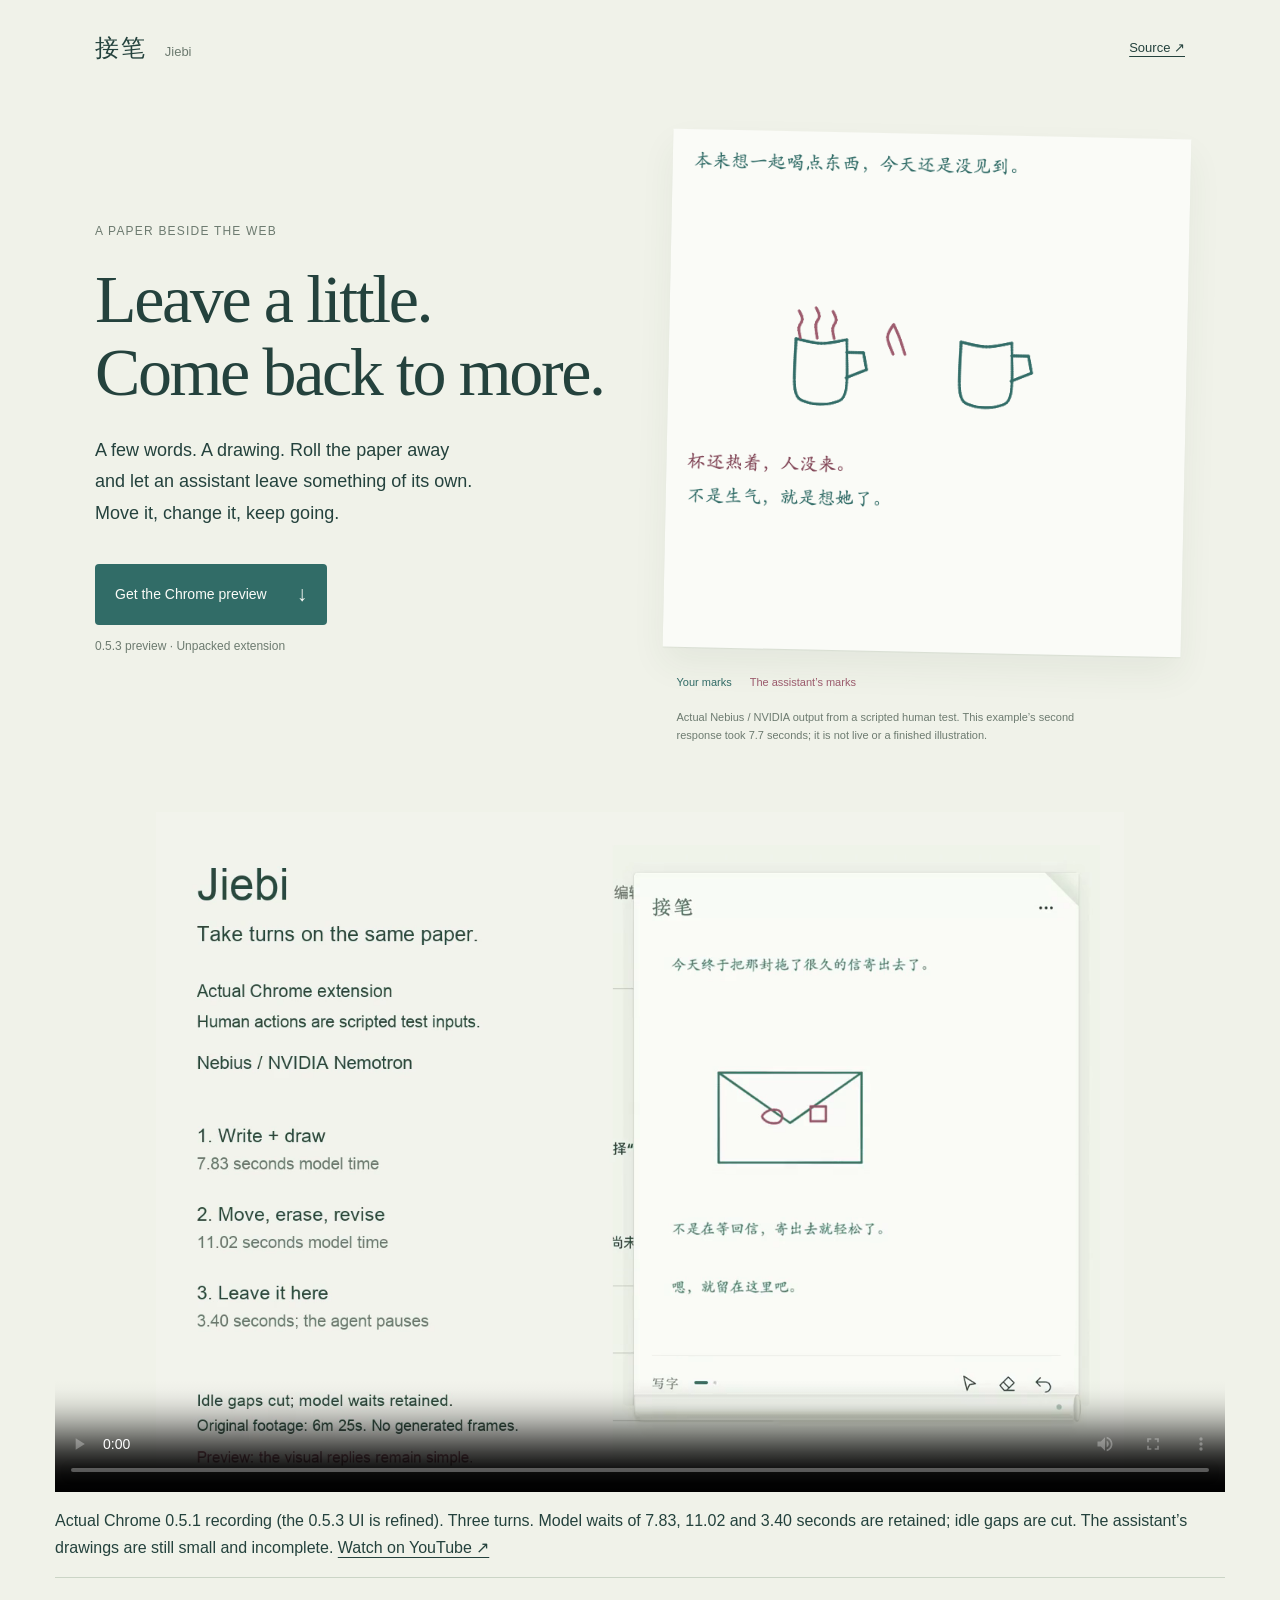
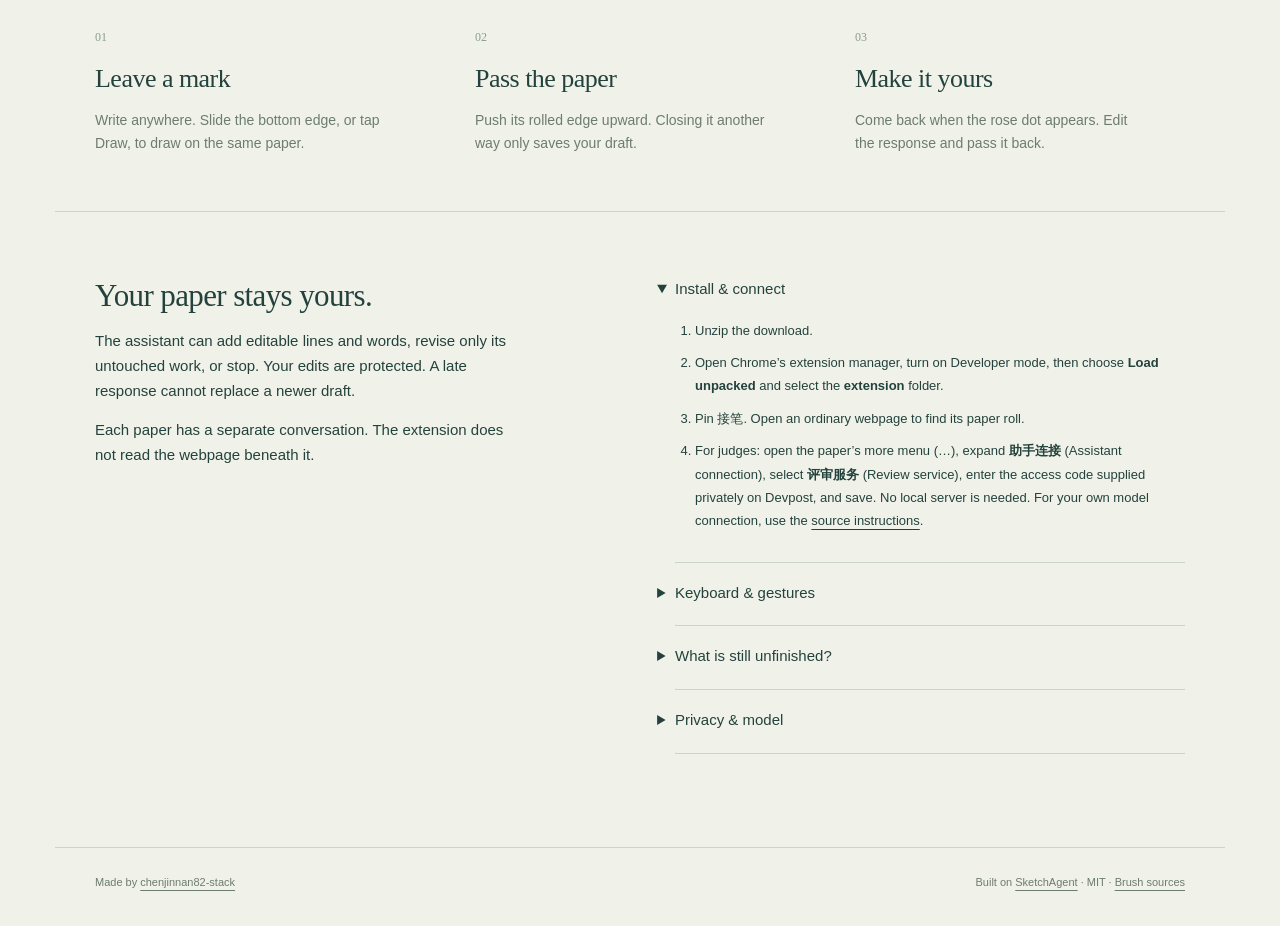
==== commit d998c235: "Publish input focus fix in 0.5.3 preview" ====
--- a/index.html
+++ b/index.html
@@ -6,10 +6,10 @@
 <header><a class="wordmark" href="./" aria-label="Jiebi home">接笔 <span>Jiebi</span></a><a href="https://github.com/chenjinnan82-stack/jiebi">Source ↗</a></header>
 <main>
   <section class="intro">
-    <div class="opening"><p class="edition">A paper beside the web</p><h1>Leave a little.<br>Come back to more.</h1><p class="lede">A few words. A drawing. Roll the paper away and let an assistant leave something of its own. Move it, change it, keep going.</p><a class="download" href="downloads/jiebi-extension-0.5.2.zip" download>Get the Chrome preview <span aria-hidden="true">↓</span></a><p class="release">0.5.2 preview · Unpacked extension</p></div>
+    <div class="opening"><p class="edition">A paper beside the web</p><h1>Leave a little.<br>Come back to more.</h1><p class="lede">A few words. A drawing. Roll the paper away and let an assistant leave something of its own. Move it, change it, keep going.</p><a class="download" href="downloads/jiebi-extension-0.5.3.zip" download>Get the Chrome preview <span aria-hidden="true">↓</span></a><p class="release">0.5.3 preview · Unpacked extension</p></div>
     <figure class="specimen"><img src="sample.png" width="612" height="612" alt="A shared paper with two cups drawn by a person in teal. The assistant adds rose steam and a short Chinese sentence. The person has moved an earlier rose mark."><figcaption><span class="human">Your marks</span><span class="assistant">The assistant’s marks</span><small>Actual Nebius / NVIDIA output from a scripted human test. This example’s second response took 7.7 seconds; it is not live or a finished illustration.</small></figcaption></figure>
   </section>
-  <section class="demo" aria-label="Actual Chrome recording"><video controls preload="metadata" poster="demo-poster.png" style="display:block;width:100%;max-height:680px" src="demo.mp4"></video><p>Actual Chrome 0.5.1 recording (the 0.5.2 UI is refined). Three turns. Model waits of 7.83, 11.02 and 3.40 seconds are retained; idle gaps are cut. The assistant’s drawings are still small and incomplete. <a href="https://youtu.be/MJYtpf5_CFU">Watch on YouTube ↗</a></p></section>
+  <section class="demo" aria-label="Actual Chrome recording"><video controls preload="metadata" poster="demo-poster.png" style="display:block;width:100%;max-height:680px" src="demo.mp4"></video><p>Actual Chrome 0.5.1 recording (the 0.5.3 UI is refined). Three turns. Model waits of 7.83, 11.02 and 3.40 seconds are retained; idle gaps are cut. The assistant’s drawings are still small and incomplete. <a href="https://youtu.be/MJYtpf5_CFU">Watch on YouTube ↗</a></p></section>
   <section class="flow" aria-label="How to use Jiebi"><div><span class="number">01</span><h2>Leave a mark</h2><p>Write anywhere. Slide the bottom edge, or tap Draw, to draw on the same paper.</p></div><div><span class="number">02</span><h2>Pass the paper</h2><p>Push its rolled edge upward. Closing it another way only saves your draft.</p></div><div><span class="number">03</span><h2>Make it yours</h2><p>Come back when the rose dot appears. Edit the response and pass it back.</p></div></section>
   <section class="notes"><div><h2>Your paper stays yours.</h2><p>The assistant can add editable lines and words, revise only its untouched work, or stop. Your edits are protected. A late response cannot replace a newer draft.</p><p>Each paper has a separate conversation. The extension does not read the webpage beneath it.</p></div><div class="setup"><details open><summary>Install &amp; connect</summary><ol><li>Unzip the download.</li><li>Open Chrome’s extension manager, turn on Developer mode, then choose <strong>Load unpacked</strong> and select the <strong>extension</strong> folder.</li><li>Pin 接笔. Open an ordinary webpage to find its paper roll.</li><li>For judges: open the paper’s more menu (…), expand <strong>助手连接</strong> (Assistant connection), select <strong>评审服务</strong> (Review service), enter the access code supplied privately on Devpost, and save. No local server is needed. For your own model connection, use the <a href="https://github.com/chenjinnan82-stack/jiebi#run-locally">source instructions</a>.</li></ol></details><details><summary>Keyboard &amp; gestures</summary><p>The roll supports Enter and the up/down arrows. Focus the bottom edge and use left/right to switch writing and drawing. Command/Ctrl+Enter hands over; Escape saves without sending. The corner opens the paper stack. Reduced motion is supported.</p></details><details><summary>What is still unfinished?</summary><p>The curtain has been exercised in actual Chrome, including ten open/fold cycles and a three-round exchange. Hosted inference is deployed at sanliang.online/jiebi and has completed a real response in 20.8 seconds. System Chinese IME testing and final competition submission remain pending.</p><p>Model expression remains uneven. The latest local-frame test produced a recognizable mailbox and cup, but added more content after an explicit request to stop (model waits: 9.41, 9.05 and 19.60 seconds). It may leave an incomplete drawing or misunderstand a visual edit. Invalid responses are rejected as a whole. A reply usually takes several seconds; the roll’s animation is a status signal, not a progress meter.</p></details><details><summary>Privacy &amp; model</summary><p>Papers are saved in extension storage. Only an intentional handoff sends the current paper and limited exchange history to the selected service.</p><p>The competition route uses NVIDIA Nemotron-3.5-Super-VL through Nebius Token Factory. The optional Grok Bot adapter is experimental and has not completed live validation. No private assistant memories are connected.</p></details></div></section>
 </main>
